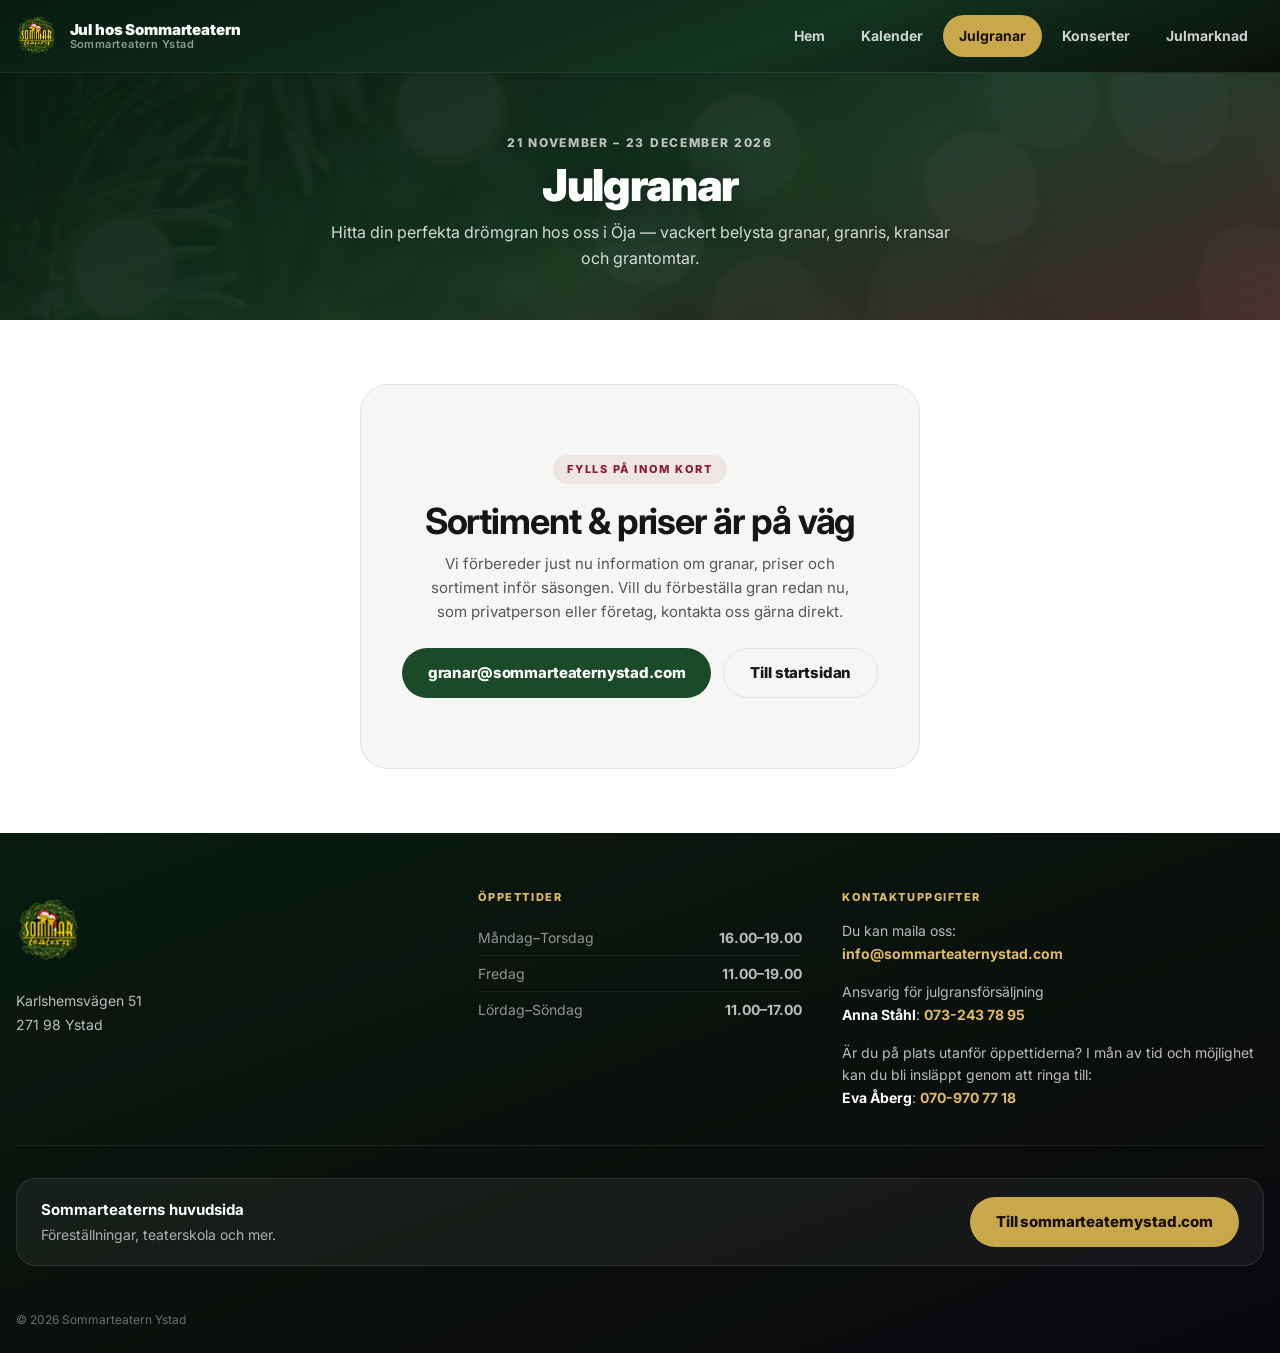
==== julgranar.html @ 683709bf "jul" ====
<!DOCTYPE html>
<html lang="sv">
<head>
  <meta charset="UTF-8">
  <meta name="viewport" content="width=device-width, initial-scale=1.0">
  <title>Julgranar — Jul hos Sommarteatern</title>
  <meta name="description" content="Julgransförsäljning hos Sommarteatern i Öja, 21 november till 23 december 2026. Granar, granris, kransar och grantomtar.">
  <link rel="preconnect" href="https://fonts.googleapis.com">
  <link rel="preconnect" href="https://fonts.gstatic.com" crossorigin>
  <link href="https://fonts.googleapis.com/css2?family=Inter:ital,opsz,wght@0,14..32,300..900;1,14..32,300..900&display=swap" rel="stylesheet">
  <link rel="icon" type="image/png" href="images/jul-logga.png">
  <link rel="apple-touch-icon" href="images/jul-logga.png">
  <link rel="stylesheet" href="css/style.css">
</head>
<body>

  <header class="site-header">
    <div class="container header-inner">
      <a class="header-brand" href="index.html">
        <img src="images/jul-logga.png" alt="Jul hos Sommarteatern" class="header-logo">
        <span class="header-brand-text">
          <span class="header-brand-title">Jul hos Sommarteatern</span>
          <span class="header-brand-sub">Sommarteatern Ystad</span>
        </span>
      </a>

      <button class="nav-toggle" aria-label="Öppna meny" aria-expanded="false">
        <svg width="20" height="20" viewBox="0 0 24 24" fill="none" stroke="currentColor" stroke-width="2" stroke-linecap="round" stroke-linejoin="round"><line x1="3" y1="6" x2="21" y2="6"/><line x1="3" y1="12" x2="21" y2="12"/><line x1="3" y1="18" x2="21" y2="18"/></svg>
      </button>

      <nav class="main-nav" aria-label="Huvudmeny">
        <a href="index.html">Hem</a>
        <a href="kalender.html">Kalender</a>
        <a href="julgranar.html" class="is-active">Julgranar</a>
        <a href="konserter.html">Konserter</a>
        <a href="julmarknad.html">Julmarknad</a>
      </nav>
    </div>
  </header>

  <section class="page-hero">
    <div class="container">
      <p class="section-kicker">21 november – 23 december 2026</p>
      <h1 class="page-title">Julgranar</h1>
      <p class="page-lead">Hitta din perfekta drömgran hos oss i Öja — vackert belysta granar, granris, kransar och grantomtar.</p>
    </div>
  </section>

  <section class="section">
    <div class="container">
      <div class="coming-soon">
        <span class="coming-soon-badge">Fylls på inom kort</span>
        <h2>Sortiment &amp; priser är på väg</h2>
        <p>Vi förbereder just nu information om granar, priser och sortiment inför säsongen. Vill du förbeställa gran redan nu, som privatperson eller företag, kontakta oss gärna direkt.</p>
        <div class="btn-row" style="margin-top:24px">
          <a href="mailto:granar@sommarteaternystad.com" class="btn btn-green">granar@sommarteaternystad.com</a>
          <a href="index.html" class="btn btn-outline">Till startsidan</a>
        </div>
      </div>
    </div>
  </section>

  <footer class="site-footer">
    <div class="container">

      <div class="footer-main">
        <div class="footer-col footer-col--brand">
          <img src="images/jul-logga.png" alt="Jul hos Sommarteatern" class="footer-logo">
          <address class="footer-address">
            Karlshemsvägen 51<br>
            271 98 Ystad
          </address>
        </div>

        <div class="footer-col footer-col--hours">
          <p class="footer-col-title">Öppettider</p>
          <div class="footer-hours">
            <div class="footer-hours-row"><span>Måndag–Torsdag</span><span>16.00–19.00</span></div>
            <div class="footer-hours-row"><span>Fredag</span><span>11.00–19.00</span></div>
            <div class="footer-hours-row"><span>Lördag–Söndag</span><span>11.00–17.00</span></div>
          </div>
        </div>

        <div class="footer-col footer-col--contact">
          <p class="footer-col-title">Kontaktuppgifter</p>
          <div class="footer-contact">
            <p>Du kan maila oss:<br><a href="mailto:info@sommarteaternystad.com">info@sommarteaternystad.com</a></p>
            <p>Ansvarig för julgransförsäljning<br><strong>Anna Ståhl</strong>: <a href="tel:+46732437895">073-243 78 95</a></p>
            <p>Är du på plats utanför öppettiderna? I mån av tid och möjlighet kan du bli insläppt genom att ringa till:<br><strong>Eva Åberg</strong>: <a href="tel:+46709707718">070-970 77 18</a></p>
          </div>
        </div>
      </div>

      <div class="footer-mainlink">
        <div class="footer-mainlink-text">
          <strong>Sommarteaterns huvudsida</strong>
          Föreställningar, teaterskola och mer.
        </div>
        <a href="https://www.sommarteaternystad.com" target="_blank" rel="noopener" class="btn btn-gold">Till sommarteaternystad.com</a>
      </div>

      <div class="footer-bottom">
        <span>© 2026 Sommarteatern Ystad</span>
      </div>
    </div>
  </footer>

  <script src="js/site.js"></script>
</body>
</html>
---- css/style.css ----
/* ══════════════════════════════════════════════
   JUL HOS SOMMARTEATERN — jul.sommarteaternystad.com
   Delar designspråk med sommarteaternystad.com
══════════════════════════════════════════════ */

:root {
  --bg: #ffffff;
  --bg-soft: #f6f7f4;
  --line: rgba(20, 20, 20, 0.08);
  --text: #161616;
  --muted: rgba(22, 22, 22, 0.72);
  --muted-2: rgba(22, 22, 22, 0.5);

  /* Brand */
  --gold: #c9a84c;
  --gold-light: #e0bb65;
  --crimson: #8b1a2e;
  --crimson-deep: #5e0f1e;
  --green: #1a4a28;
  --green-mid: #123420;
  --green-deep: #081b11;
  --purple-dark: #0e0421;

  --max: 1280px;
  --radius-lg: 28px;
  --radius-md: 20px;
  --radius-sm: 14px;
  --shadow: 0 18px 50px rgba(0, 0, 0, 0.06);
  --shadow-dark: 0 12px 40px rgba(0, 0, 0, 0.22);
}

*, *::before, *::after { box-sizing: border-box; }

html { scroll-behavior: smooth; }

body {
  margin: 0;
  font-family: 'Inter', -apple-system, BlinkMacSystemFont, 'Helvetica Neue', sans-serif;
  background: var(--bg);
  color: var(--text);
  line-height: 1.6;
  -webkit-font-smoothing: antialiased;
  -moz-osx-font-smoothing: grayscale;
}

a { color: inherit; text-decoration: none; }
img { display: block; max-width: 100%; }

.container {
  width: min(calc(100% - 32px), var(--max));
  margin: 0 auto;
}

/* ══════════════════════════════════════════════
   HEADER / NAV — sticky, samma på alla sidor
══════════════════════════════════════════════ */

.site-header {
  position: sticky;
  top: 0;
  z-index: 100;
  background: linear-gradient(160deg, var(--green-deep) 0%, var(--green-mid) 60%, #0a0f0a 100%);
  border-bottom: 1px solid rgba(255,255,255,0.08);
}

.header-inner {
  display: flex;
  align-items: center;
  justify-content: space-between;
  gap: 16px;
  padding: 10px 0;
}

.header-brand {
  display: flex;
  align-items: center;
  gap: 12px;
  min-width: 0;
}

.header-logo { height: 52px; width: auto; flex-shrink: 0; }

.header-brand-text {
  display: flex;
  flex-direction: column;
  line-height: 1.15;
  white-space: nowrap;
}

.header-brand-title {
  color: #fff;
  font-weight: 900;
  font-size: 15px;
  letter-spacing: -0.01em;
}

.header-brand-sub {
  color: rgba(255,255,255,0.55);
  font-size: 11px;
  font-weight: 600;
  letter-spacing: 0.04em;
}

.main-nav {
  display: flex;
  align-items: center;
  gap: 4px;
}

.main-nav a {
  display: inline-flex;
  align-items: center;
  padding: 10px 16px;
  border-radius: 999px;
  font-size: 14px;
  font-weight: 700;
  color: rgba(255,255,255,0.80);
  transition: background 0.2s, color 0.2s;
  white-space: nowrap;
}

.main-nav a:hover { background: rgba(255,255,255,0.10); color: #fff; }
.main-nav a.is-active { background: var(--gold); color: #1a1000; }

.nav-toggle {
  display: none;
  width: 42px;
  height: 42px;
  border-radius: 12px;
  background: rgba(255,255,255,0.08);
  border: 1px solid rgba(255,255,255,0.16);
  color: #fff;
  align-items: center;
  justify-content: center;
  flex-shrink: 0;
  cursor: pointer;
}

@media (max-width: 900px) {
  .main-nav {
    position: absolute;
    top: 100%;
    left: 0;
    right: 0;
    background: var(--green-deep);
    border-bottom: 1px solid rgba(255,255,255,0.10);
    flex-direction: column;
    align-items: stretch;
    gap: 0;
    padding: 8px 16px 14px;
    display: none;
  }
  .main-nav.is-open { display: flex; }
  .main-nav a { padding: 12px 14px; border-radius: 10px; }
  .header-logo { height: 40px; }
  .header-brand-sub { display: none; }
  .nav-toggle { display: inline-flex; }
}

/* ══════════════════════════════════════════════
   HERO (startsida)
══════════════════════════════════════════════ */

.hero-section {
  position: relative;
  padding: 64px 0 48px;
  background:
    linear-gradient(160deg, rgba(8,27,17,0.88) 0%, rgba(18,52,32,0.82) 55%, rgba(94,15,30,0.80) 130%),
    url('../images/jul-bakgrund.jpg') center 30% / cover no-repeat;
  text-align: center;
  overflow: hidden;
}

.hero-logo {
  width: min(300px, 62vw);
  height: auto;
  margin: 0 auto 8px;
  filter: drop-shadow(0 10px 40px rgba(0,0,0,0.5));
}

.hero-kicker {
  display: block;
  font-size: clamp(13px, 1.8vw, 16px);
  font-weight: 300;
  letter-spacing: 0.14em;
  color: rgba(255,255,255,0.75);
  text-transform: uppercase;
  margin-bottom: 28px;
}

/* Bricka med julgransförsäljnings-info */
.hero-banner {
  max-width: 620px;
  margin: 0 auto;
  background: rgba(255,255,255,0.97);
  border-radius: var(--radius-lg);
  padding: 30px 34px;
  box-shadow: 0 24px 70px rgba(0,0,0,0.35);
}

.hero-banner-label {
  margin: 0 0 6px;
  text-transform: uppercase;
  letter-spacing: 0.14em;
  font-size: 11px;
  font-weight: 800;
  color: var(--crimson);
}

.hero-banner-title {
  margin: 0 0 10px;
  font-size: clamp(24px, 4vw, 32px);
  font-weight: 900;
  letter-spacing: -0.02em;
  color: var(--text);
}

.hero-banner-dates {
  display: inline-flex;
  align-items: center;
  gap: 10px;
  font-size: clamp(16px, 2.4vw, 19px);
  font-weight: 800;
  color: var(--green);
  background: rgba(26,74,40,0.08);
  padding: 10px 20px;
  border-radius: 999px;
}

/* ══════════════════════════════════════════════
   SECTION SHARED
══════════════════════════════════════════════ */

.section { padding: 64px 0; }
.section--soft { background: var(--bg-soft); }

.section-head { margin-bottom: 32px; }
.section-head.center { text-align: center; }

.section-kicker {
  margin: 0 0 10px;
  text-transform: uppercase;
  letter-spacing: 0.14em;
  font-size: 12px;
  font-weight: 800;
  color: var(--crimson);
}

h1.page-title {
  margin: 0 0 12px;
  font-size: clamp(28px, 4.5vw, 44px);
  font-weight: 900;
  letter-spacing: -0.03em;
  line-height: 1.05;
  color: var(--text);
}

h2 {
  margin: 0 0 12px;
  font-size: clamp(26px, 3.5vw, 36px);
  line-height: 1.1;
  letter-spacing: -0.03em;
  color: var(--text);
}

.page-lead {
  font-size: 16px;
  color: var(--muted);
  max-width: 640px;
  margin: 0 auto 8px;
}

.section-head.center .page-lead { margin-left: auto; margin-right: auto; }

/* ══════════════════════════════════════════════
   VÄLKOMSTTEXT
══════════════════════════════════════════════ */

.welcome-text {
  max-width: 720px;
  margin: 0 auto;
  text-align: left;
}

.welcome-text p {
  font-size: 16px;
  line-height: 1.75;
  color: var(--muted);
  margin: 0 0 20px;
}

.welcome-text a.inline-link {
  color: var(--crimson);
  font-weight: 700;
  border-bottom: 1px solid rgba(139,26,46,0.3);
}
.welcome-text a.inline-link:hover { border-color: var(--crimson); }

/* ══════════════════════════════════════════════
   SIDHUVUD MED STÄMNINGSBILD (undersidor)
══════════════════════════════════════════════ */

.page-hero {
  position: relative;
  padding: 60px 0 40px;
  background:
    linear-gradient(160deg, rgba(8,27,17,0.90) 0%, rgba(18,52,32,0.85) 55%, rgba(94,15,30,0.82) 130%),
    url('../images/jul-bakgrund.jpg') center 30% / cover no-repeat;
  text-align: center;
  overflow: hidden;
}

.page-hero .section-kicker { color: rgba(255,255,255,0.72); }

.page-hero .page-title {
  color: #fff;
  text-shadow: 0 4px 40px rgba(0,0,0,0.55);
}

.page-hero .page-lead {
  color: rgba(255,255,255,0.82);
}

/* ══════════════════════════════════════════════
   AFFISCH-PLACEHOLDER
══════════════════════════════════════════════ */

.poster-card {
  max-width: 420px;
  margin: 0 auto;
  border-radius: var(--radius-lg);
  border: 2px dashed rgba(20,20,20,0.16);
  background: var(--bg-soft);
  aspect-ratio: 4 / 5;
  display: flex;
  flex-direction: column;
  align-items: center;
  justify-content: center;
  gap: 14px;
  text-align: center;
  padding: 32px;
}

.poster-card-icon {
  width: 56px;
  height: 56px;
  border-radius: 16px;
  background: rgba(139,26,46,0.08);
  color: var(--crimson);
  display: flex;
  align-items: center;
  justify-content: center;
}

.poster-card-title {
  margin: 0;
  font-size: 18px;
  font-weight: 900;
  color: var(--text);
}

.poster-card-desc {
  margin: 0;
  font-size: 14px;
  color: var(--muted-2);
  max-width: 260px;
}

/* ══════════════════════════════════════════════
   LÄNK-GRID (knappar till undersidor)
══════════════════════════════════════════════ */

.link-grid {
  display: grid;
  grid-template-columns: repeat(4, 1fr);
  gap: 16px;
}

.link-tile {
  border-radius: var(--radius-lg);
  overflow: hidden;
  position: relative;
  min-height: 190px;
  display: flex;
  transition: transform 0.22s ease, box-shadow 0.22s ease;
  box-shadow: var(--shadow-dark);
}

.link-tile:hover { transform: translateY(-4px) scale(1.005); box-shadow: 0 24px 64px rgba(0,0,0,0.30); }

.link-tile-inner {
  flex: 1;
  display: flex;
  flex-direction: column;
  justify-content: flex-end;
  padding: 26px;
  position: relative;
}

.link-tile--granar .link-tile-inner {
  background: linear-gradient(135deg, var(--green) 0%, var(--green-deep) 100%);
}
.link-tile--kalender .link-tile-inner {
  background: linear-gradient(135deg, var(--crimson) 0%, #3a0a16 60%, #1a0520 100%);
}
.link-tile--konserter .link-tile-inner {
  background: linear-gradient(135deg, #6b5410 0%, #2b2005 100%);
}
.link-tile--marknad .link-tile-inner {
  background: linear-gradient(135deg, #123420 0%, #5e0f1e 130%);
}

.link-tile-title {
  margin: 0 0 6px;
  font-size: clamp(18px, 2vw, 22px);
  font-weight: 900;
  color: #fff;
  letter-spacing: -0.02em;
  line-height: 1.05;
}

.link-tile-desc {
  margin: 0;
  font-size: 13px;
  color: rgba(255,255,255,0.65);
  line-height: 1.5;
}

.link-tile-arrow {
  position: absolute;
  top: 22px;
  right: 22px;
  color: rgba(255,255,255,0.55);
  transition: transform 0.2s, color 0.2s;
}

.link-tile:hover .link-tile-arrow { transform: translate(3px,-3px); color: #fff; }

@media (max-width: 900px) {
  .link-grid { grid-template-columns: repeat(2, 1fr); }
}
@media (max-width: 560px) {
  .link-grid { grid-template-columns: 1fr; }
}

/* ══════════════════════════════════════════════
   BUTTONS
══════════════════════════════════════════════ */

.btn {
  display: inline-flex;
  align-items: center;
  justify-content: center;
  gap: 8px;
  min-height: 50px;
  padding: 0 26px;
  border-radius: 999px;
  font-size: 15px;
  font-weight: 800;
  letter-spacing: -0.01em;
  transition: background 0.2s, transform 0.18s, box-shadow 0.18s;
  cursor: pointer;
  border: none;
  white-space: nowrap;
}

.btn-gold { background: var(--gold); color: #1a1000; }
.btn-gold:hover { background: var(--gold-light); transform: translateY(-2px); box-shadow: 0 8px 24px rgba(201,168,76,0.45); }

.btn-crimson { background: var(--crimson); color: #fff; }
.btn-crimson:hover { background: #a01f35; transform: translateY(-2px); box-shadow: 0 8px 24px rgba(139,26,46,0.4); }

.btn-green { background: var(--green); color: #fff; }
.btn-green:hover { background: #21602f; transform: translateY(-2px); box-shadow: 0 8px 24px rgba(26,74,40,0.4); }

.btn-outline {
  background: transparent;
  color: var(--text);
  border: 1.5px solid var(--line);
}
.btn-outline:hover { border-color: var(--crimson); color: var(--crimson); transform: translateY(-2px); }

.btn-row {
  display: flex;
  gap: 12px;
  flex-wrap: wrap;
  justify-content: center;
  margin-top: 4px;
}

/* ══════════════════════════════════════════════
   KOMMER SNART (undersidor utan innehåll ännu)
══════════════════════════════════════════════ */

.coming-soon {
  text-align: center;
  padding: 70px 24px;
  max-width: 560px;
  margin: 0 auto;
  background: var(--bg-soft);
  border: 1px solid var(--line);
  border-radius: var(--radius-lg);
}

.coming-soon-badge {
  display: inline-block;
  font-size: 11px;
  font-weight: 800;
  text-transform: uppercase;
  letter-spacing: 0.16em;
  color: var(--crimson);
  background: rgba(139,26,46,0.08);
  padding: 6px 14px;
  border-radius: 999px;
  margin-bottom: 18px;
}

.coming-soon h2 { margin-bottom: 10px; }
.coming-soon p { color: var(--muted); font-size: 15px; max-width: 420px; margin: 0 auto; }

/* ══════════════════════════════════════════════
   KALENDER
══════════════════════════════════════════════ */

.cal-intro {
  max-width: 720px;
  margin: 0 auto 8px;
  text-align: center;
  color: var(--muted);
  font-size: 16px;
  line-height: 1.7;
}

.cal-legend {
  display: flex;
  flex-wrap: wrap;
  justify-content: center;
  gap: 10px 22px;
  margin: 28px 0 40px;
}

.cal-legend-item {
  display: flex;
  align-items: center;
  gap: 8px;
  font-size: 13px;
  font-weight: 700;
  color: var(--muted);
}

.cal-legend-dot {
  width: 10px;
  height: 10px;
  border-radius: 50%;
  flex-shrink: 0;
}

.cal-legend-dot--weekend { background: var(--gold); }
.cal-legend-dot--special { background: var(--crimson); }
.cal-legend-dot--last { background: var(--green); border: 2px solid var(--crimson); }

.cal-layout {
  display: grid;
  grid-template-columns: 1.3fr 1fr;
  gap: 28px;
  align-items: start;
}

.cal-months {
  display: grid;
  grid-template-columns: 1fr 1fr;
  gap: 20px;
}

.cal-month {
  background: #fff;
  border: 1px solid var(--line);
  border-radius: var(--radius-md);
  padding: 20px;
  box-shadow: var(--shadow);
}

.cal-month-title {
  margin: 0 0 16px;
  font-size: 16px;
  font-weight: 900;
  letter-spacing: -0.01em;
  color: var(--text);
  text-transform: capitalize;
}

.cal-weekdays {
  display: grid;
  grid-template-columns: repeat(7, 1fr);
  gap: 4px;
  margin-bottom: 6px;
}

.cal-weekdays span {
  text-align: center;
  font-size: 10.5px;
  font-weight: 800;
  text-transform: uppercase;
  letter-spacing: 0.04em;
  color: var(--muted-2);
}

.cal-grid {
  display: grid;
  grid-template-columns: repeat(7, 1fr);
  gap: 4px;
}

.cal-day {
  position: relative;
  aspect-ratio: 1;
  display: flex;
  align-items: center;
  justify-content: center;
  border-radius: 10px;
  font-size: 13px;
  font-weight: 700;
  border: none;
  background: transparent;
  color: var(--text);
  font-family: inherit;
  cursor: default;
}

.cal-day--pad { visibility: hidden; }

.cal-day--inactive { color: var(--muted-2); opacity: 0.35; }

.cal-day--active {
  cursor: pointer;
  background: var(--bg-soft);
  transition: background 0.16s, color 0.16s, transform 0.16s;
}

.cal-day--active:hover { background: rgba(26,74,40,0.14); transform: translateY(-1px); }

.cal-day--active.is-selected {
  background: var(--green);
  color: #fff;
  box-shadow: 0 6px 16px rgba(26,74,40,0.35);
}

.cal-day-dot {
  position: absolute;
  bottom: 5px;
  width: 5px;
  height: 5px;
  border-radius: 50%;
}

.cal-day-dot--weekend { background: var(--gold); }
.cal-day-dot--special { background: var(--crimson); }
.cal-day-dot--last { background: #fff; }

.cal-day--active.is-selected .cal-day-dot--weekend,
.cal-day--active.is-selected .cal-day-dot--special { background: #fff; }

.cal-panel {
  position: sticky;
  top: 88px;
  background: linear-gradient(160deg, var(--green) 0%, var(--green-deep) 100%);
  color: #fff;
  border-radius: var(--radius-lg);
  padding: 30px 30px 28px;
  box-shadow: var(--shadow-dark);
}

.cal-panel--last { background: linear-gradient(160deg, var(--crimson) 0%, var(--crimson-deep) 100%); }

.cal-panel-weekday {
  display: block;
  font-size: 12px;
  font-weight: 800;
  text-transform: uppercase;
  letter-spacing: 0.1em;
  color: rgba(255,255,255,0.60);
  margin-bottom: 6px;
}

.cal-panel-date {
  margin: 0 0 18px;
  font-size: 26px;
  font-weight: 900;
  letter-spacing: -0.02em;
  line-height: 1.1;
}

.cal-panel-heading {
  display: inline-block;
  font-size: 12px;
  font-weight: 800;
  text-transform: uppercase;
  letter-spacing: 0.08em;
  background: rgba(255,255,255,0.16);
  padding: 6px 14px;
  border-radius: 999px;
  margin-bottom: 16px;
}

.cal-panel-hours {
  display: flex;
  align-items: center;
  gap: 10px;
  font-size: 17px;
  font-weight: 800;
  margin-bottom: 16px;
  padding-bottom: 16px;
  border-bottom: 1px solid rgba(255,255,255,0.16);
}

.cal-panel-text {
  margin: 0 0 14px;
  font-size: 14.5px;
  line-height: 1.7;
  color: rgba(255,255,255,0.86);
}

.cal-panel-badge {
  display: inline-flex;
  align-items: center;
  gap: 8px;
  font-size: 13px;
  font-weight: 700;
  background: rgba(255,255,255,0.12);
  padding: 8px 16px;
  border-radius: 999px;
}

.cal-panel-badge[hidden] { display: none; }

@media (max-width: 900px) {
  .cal-layout { grid-template-columns: 1fr; }
  .cal-months { grid-template-columns: 1fr; }
  .cal-panel { position: static; }
}

@media (max-width: 480px) {
  .cal-day { font-size: 12px; }
  .cal-month { padding: 14px; }
}

/* ══════════════════════════════════════════════
   FOOTER
══════════════════════════════════════════════ */

.site-footer {
  background: linear-gradient(160deg, var(--green-deep) 0%, #0b0f0b 60%, #08080f 100%);
  color: #fff;
  padding: 56px 0 24px;
  margin-top: 0;
}

.footer-main {
  display: grid;
  grid-template-columns: 1.3fr 1fr 1.3fr;
  gap: 40px;
  padding-bottom: 36px;
  border-bottom: 1px solid rgba(255,255,255,0.08);
}

.footer-logo { height: 84px; width: auto; margin-bottom: 16px; }

.footer-col-title {
  margin: 0 0 14px;
  font-size: 11px;
  font-weight: 800;
  text-transform: uppercase;
  letter-spacing: 0.14em;
  color: var(--gold-light);
}

.footer-address {
  font-style: normal;
  font-size: 14px;
  line-height: 1.7;
  color: rgba(255,255,255,0.72);
}

.footer-hours {
  font-size: 14px;
  color: rgba(255,255,255,0.72);
  line-height: 1.5;
}

.footer-hours-row {
  display: flex;
  justify-content: space-between;
  gap: 12px;
  padding: 7px 0;
  border-bottom: 1px solid rgba(255,255,255,0.06);
}
.footer-hours-row:last-child { border-bottom: none; }
.footer-hours-row span:first-child { color: rgba(255,255,255,0.55); }
.footer-hours-row span:last-child { font-weight: 700; }

.footer-contact p {
  font-size: 14px;
  line-height: 1.6;
  color: rgba(255,255,255,0.72);
  margin: 0 0 16px;
}
.footer-contact p:last-child { margin-bottom: 0; }
.footer-contact strong { color: #fff; }
.footer-contact a { color: var(--gold-light); font-weight: 700; }
.footer-contact a:hover { color: #fff; }

.footer-mainlink {
  margin-top: 32px;
  display: flex;
  align-items: center;
  justify-content: space-between;
  gap: 16px;
  flex-wrap: wrap;
  background: rgba(255,255,255,0.05);
  border: 1px solid rgba(255,255,255,0.10);
  border-radius: var(--radius-md);
  padding: 18px 24px;
}

.footer-mainlink-text { font-size: 14px; color: rgba(255,255,255,0.65); }
.footer-mainlink-text strong { color: #fff; display: block; font-size: 15px; margin-bottom: 2px; }

.footer-mainlink a.btn { flex-shrink: 0; }

.footer-bottom {
  display: flex;
  align-items: center;
  justify-content: space-between;
  gap: 12px;
  flex-wrap: wrap;
  padding-top: 22px;
  margin-top: 22px;
  font-size: 12px;
  color: rgba(255,255,255,0.40);
}

.footer-bottom a { color: rgba(255,255,255,0.55); }
.footer-bottom a:hover { color: #fff; }

@media (max-width: 900px) {
  .footer-main { grid-template-columns: 1fr 1fr; }
  .footer-col--brand { grid-column: span 2; }
}

@media (max-width: 560px) {
  .footer-main { grid-template-columns: 1fr; }
  .footer-col--brand { grid-column: span 1; }
  .footer-mainlink { flex-direction: column; align-items: flex-start; }
}

/* ══════════════════════════════════════════════
   RESPONSIVE — GENERELLT
══════════════════════════════════════════════ */

@media (max-width: 719px) {
  .hero-section { padding: 36px 0 32px; }
  .hero-logo { width: min(220px, 58vw); margin-bottom: 4px; }
  .hero-kicker { font-size: 11px; margin-bottom: 20px; }
  .hero-banner { padding: 24px 22px; }
  .section { padding: 48px 0; }
  .page-hero { padding: 44px 0 32px; }
}
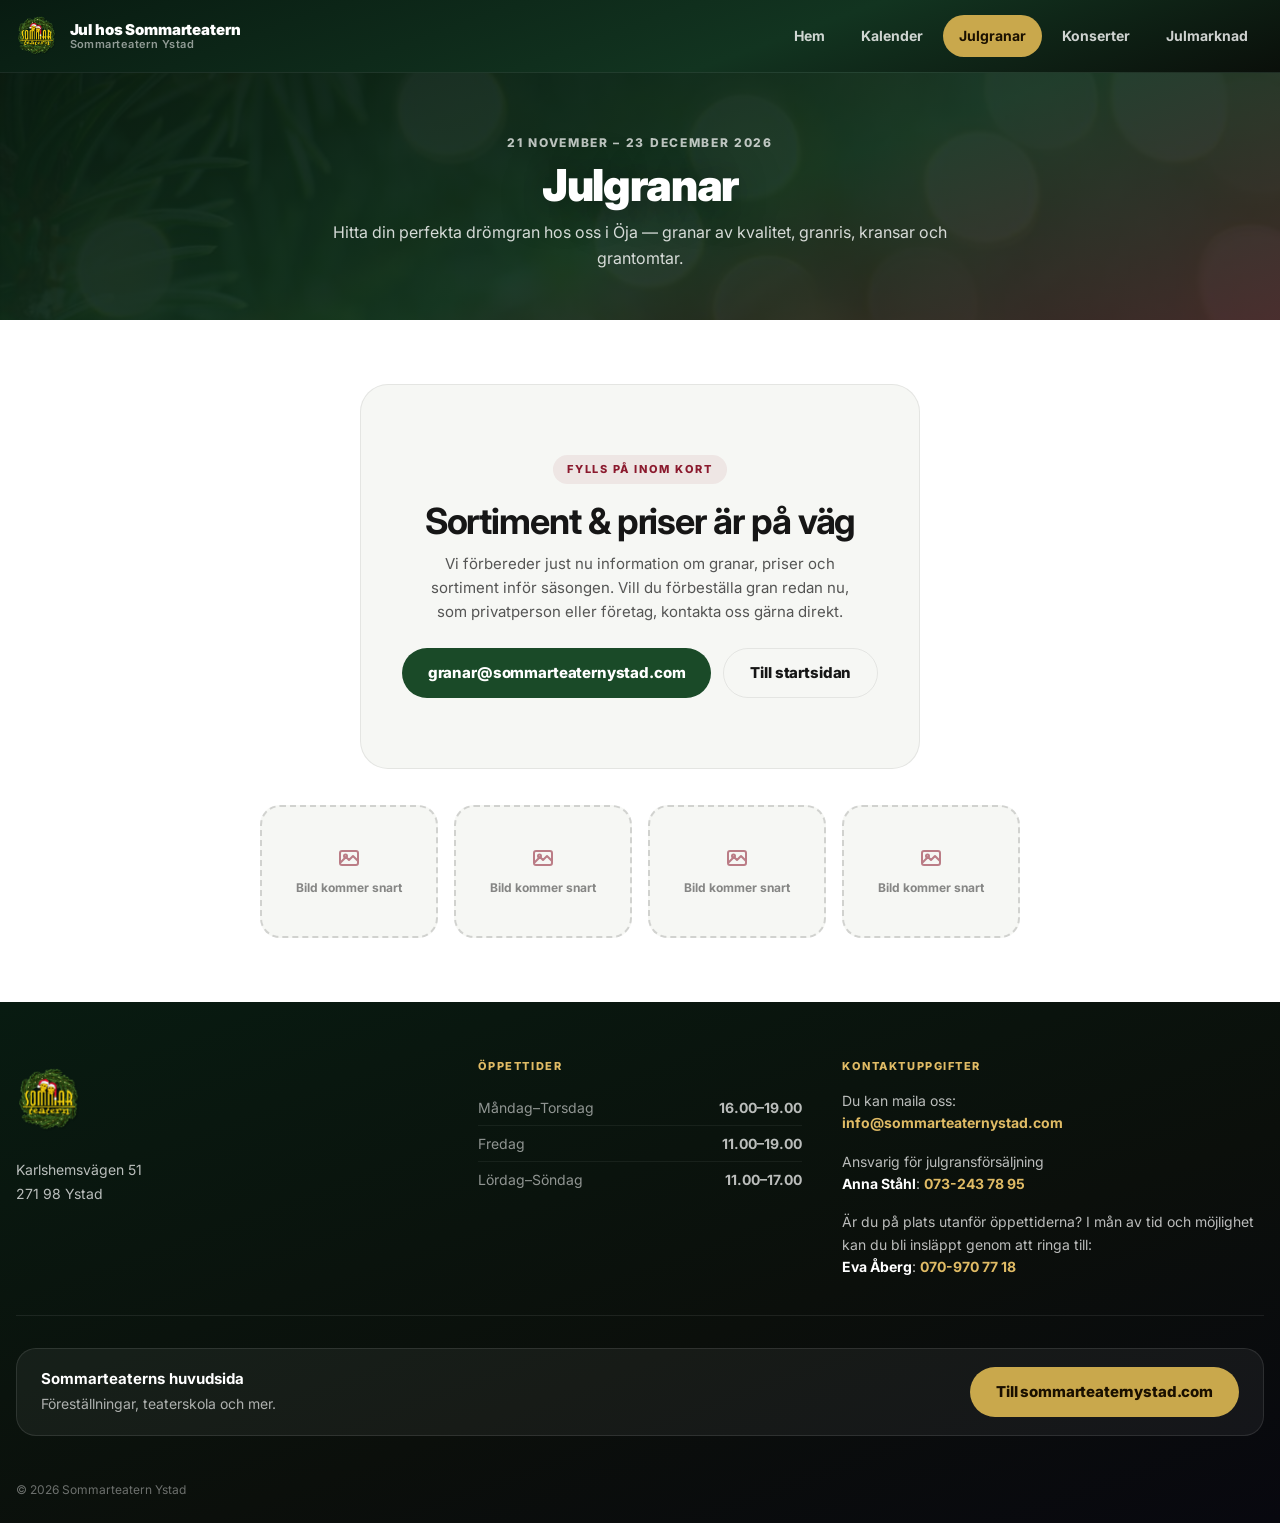
==== commit cb68c9c6: "jul" ====
--- a/julgranar.html
+++ b/julgranar.html
@@ -42,7 +42,7 @@
     <div class="container">
       <p class="section-kicker">21 november – 23 december 2026</p>
       <h1 class="page-title">Julgranar</h1>
-      <p class="page-lead">Hitta din perfekta drömgran hos oss i Öja — vackert belysta granar, granris, kransar och grantomtar.</p>
+      <p class="page-lead">Hitta din perfekta drömgran hos oss i Öja — granar av kvalitet, granris, kransar och grantomtar.</p>
     </div>
   </section>
 
@@ -55,6 +55,25 @@
         <div class="btn-row" style="margin-top:24px">
           <a href="mailto:granar@sommarteaternystad.com" class="btn btn-green">granar@sommarteaternystad.com</a>
           <a href="index.html" class="btn btn-outline">Till startsidan</a>
+        </div>
+      </div>
+
+      <div class="photo-grid photo-grid--compact">
+        <div class="photo-placeholder">
+          <svg width="24" height="24" viewBox="0 0 24 24" fill="none" stroke="currentColor" stroke-width="2" stroke-linecap="round" stroke-linejoin="round"><rect x="3" y="5" width="18" height="14" rx="2"/><circle cx="8.5" cy="10" r="1.5"/><path d="M21 15l-5-5-4 4-3-3-5 5"/></svg>
+          <span>Bild kommer snart</span>
+        </div>
+        <div class="photo-placeholder">
+          <svg width="24" height="24" viewBox="0 0 24 24" fill="none" stroke="currentColor" stroke-width="2" stroke-linecap="round" stroke-linejoin="round"><rect x="3" y="5" width="18" height="14" rx="2"/><circle cx="8.5" cy="10" r="1.5"/><path d="M21 15l-5-5-4 4-3-3-5 5"/></svg>
+          <span>Bild kommer snart</span>
+        </div>
+        <div class="photo-placeholder">
+          <svg width="24" height="24" viewBox="0 0 24 24" fill="none" stroke="currentColor" stroke-width="2" stroke-linecap="round" stroke-linejoin="round"><rect x="3" y="5" width="18" height="14" rx="2"/><circle cx="8.5" cy="10" r="1.5"/><path d="M21 15l-5-5-4 4-3-3-5 5"/></svg>
+          <span>Bild kommer snart</span>
+        </div>
+        <div class="photo-placeholder">
+          <svg width="24" height="24" viewBox="0 0 24 24" fill="none" stroke="currentColor" stroke-width="2" stroke-linecap="round" stroke-linejoin="round"><rect x="3" y="5" width="18" height="14" rx="2"/><circle cx="8.5" cy="10" r="1.5"/><path d="M21 15l-5-5-4 4-3-3-5 5"/></svg>
+          <span>Bild kommer snart</span>
         </div>
       </div>
     </div>
--- a/css/style.css
+++ b/css/style.css
@@ -227,6 +227,32 @@
   border-radius: 999px;
 }
 
+.hero-banner-hours {
+  margin-top: 20px;
+  padding-top: 18px;
+  border-top: 1px solid var(--line);
+}
+
+.hero-banner-hours-label {
+  margin: 0 0 10px;
+  font-size: 11px;
+  font-weight: 800;
+  text-transform: uppercase;
+  letter-spacing: 0.12em;
+  color: var(--muted-2);
+}
+
+.hero-banner-hours-row {
+  display: flex;
+  justify-content: space-between;
+  gap: 12px;
+  padding: 6px 0;
+  font-size: 14px;
+}
+
+.hero-banner-hours-row span:first-child { color: var(--muted); }
+.hero-banner-hours-row span:last-child { font-weight: 800; color: var(--text); }
+
 /* ══════════════════════════════════════════════
    SECTION SHARED
 ══════════════════════════════════════════════ */
@@ -367,6 +393,90 @@
 }
 
 /* ══════════════════════════════════════════════
+   BILDPLATSHÅLLARE
+══════════════════════════════════════════════ */
+
+.photo-grid {
+  display: grid;
+  grid-template-columns: repeat(3, 1fr);
+  gap: 16px;
+}
+
+.photo-grid--compact {
+  grid-template-columns: repeat(4, 1fr);
+  max-width: 760px;
+  margin: 36px auto 0;
+}
+
+.photo-placeholder {
+  aspect-ratio: 4 / 3;
+  border-radius: var(--radius-md);
+  border: 2px dashed rgba(20,20,20,0.16);
+  background: var(--bg-soft);
+  display: flex;
+  flex-direction: column;
+  align-items: center;
+  justify-content: center;
+  gap: 8px;
+  color: var(--muted-2);
+}
+
+.photo-placeholder svg { color: var(--crimson); opacity: 0.55; }
+
+.photo-placeholder span {
+  font-size: 12px;
+  font-weight: 700;
+}
+
+@media (max-width: 720px) {
+  .photo-grid { grid-template-columns: repeat(2, 1fr); }
+  .photo-grid--compact { grid-template-columns: repeat(2, 1fr); }
+}
+
+/* ══════════════════════════════════════════════
+   UTSTÄLLARE (julmarknad)
+══════════════════════════════════════════════ */
+
+.exhibitor-card {
+  margin-top: 40px;
+  background: linear-gradient(160deg, var(--green) 0%, var(--green-deep) 100%);
+  color: #fff;
+  border-radius: var(--radius-lg);
+  padding: 32px 34px;
+  display: flex;
+  align-items: center;
+  justify-content: space-between;
+  gap: 24px;
+  flex-wrap: wrap;
+  box-shadow: var(--shadow-dark);
+}
+
+.exhibitor-card-kicker {
+  margin: 0 0 8px;
+  text-transform: uppercase;
+  letter-spacing: 0.14em;
+  font-size: 11px;
+  font-weight: 800;
+  color: var(--gold-light);
+}
+
+.exhibitor-card h3 {
+  margin: 0 0 10px;
+  font-size: 22px;
+  color: #fff;
+}
+
+.exhibitor-card p {
+  margin: 0;
+  font-size: 14.5px;
+  line-height: 1.65;
+  color: rgba(255,255,255,0.82);
+  max-width: 520px;
+}
+
+.exhibitor-card .btn { flex-shrink: 0; }
+
+/* ══════════════════════════════════════════════
    LÄNK-GRID (knappar till undersidor)
 ══════════════════════════════════════════════ */
 
@@ -559,14 +669,9 @@
 .cal-legend-dot--special { background: var(--crimson); }
 .cal-legend-dot--last { background: var(--green); border: 2px solid var(--crimson); }
 
-.cal-layout {
-  display: grid;
-  grid-template-columns: 1.3fr 1fr;
-  gap: 28px;
-  align-items: start;
-}
-
 .cal-months {
+  max-width: 860px;
+  margin: 0 auto;
   display: grid;
   grid-template-columns: 1fr 1fr;
   gap: 20px;
@@ -660,15 +765,55 @@
 .cal-day--active.is-selected .cal-day-dot--weekend,
 .cal-day--active.is-selected .cal-day-dot--special { background: #fff; }
 
+.cal-modal-overlay {
+  position: fixed;
+  inset: 0;
+  z-index: 300;
+  background: rgba(6,14,9,0.60);
+  backdrop-filter: blur(3px);
+  display: flex;
+  align-items: center;
+  justify-content: center;
+  padding: 20px;
+}
+
+.cal-modal-overlay[hidden] { display: none; }
+
 .cal-panel {
-  position: sticky;
-  top: 88px;
+  position: relative;
+  width: 100%;
+  max-width: 420px;
   background: linear-gradient(160deg, var(--green) 0%, var(--green-deep) 100%);
   color: #fff;
   border-radius: var(--radius-lg);
-  padding: 30px 30px 28px;
-  box-shadow: var(--shadow-dark);
-}
+  padding: 34px 30px 28px;
+  box-shadow: 0 30px 80px rgba(0,0,0,0.45);
+  animation: cal-modal-in 0.18s ease-out;
+}
+
+@keyframes cal-modal-in {
+  from { opacity: 0; transform: translateY(8px) scale(0.98); }
+  to { opacity: 1; transform: translateY(0) scale(1); }
+}
+
+.cal-modal-close {
+  position: absolute;
+  top: 16px;
+  right: 16px;
+  width: 34px;
+  height: 34px;
+  border-radius: 50%;
+  background: rgba(255,255,255,0.14);
+  border: none;
+  color: #fff;
+  display: flex;
+  align-items: center;
+  justify-content: center;
+  cursor: pointer;
+  transition: background 0.16s;
+}
+
+.cal-modal-close:hover { background: rgba(255,255,255,0.26); }
 
 .cal-panel--last { background: linear-gradient(160deg, var(--crimson) 0%, var(--crimson-deep) 100%); }
 
@@ -733,10 +878,8 @@
 
 .cal-panel-badge[hidden] { display: none; }
 
-@media (max-width: 900px) {
-  .cal-layout { grid-template-columns: 1fr; }
+@media (max-width: 620px) {
   .cal-months { grid-template-columns: 1fr; }
-  .cal-panel { position: static; }
 }
 
 @media (max-width: 480px) {
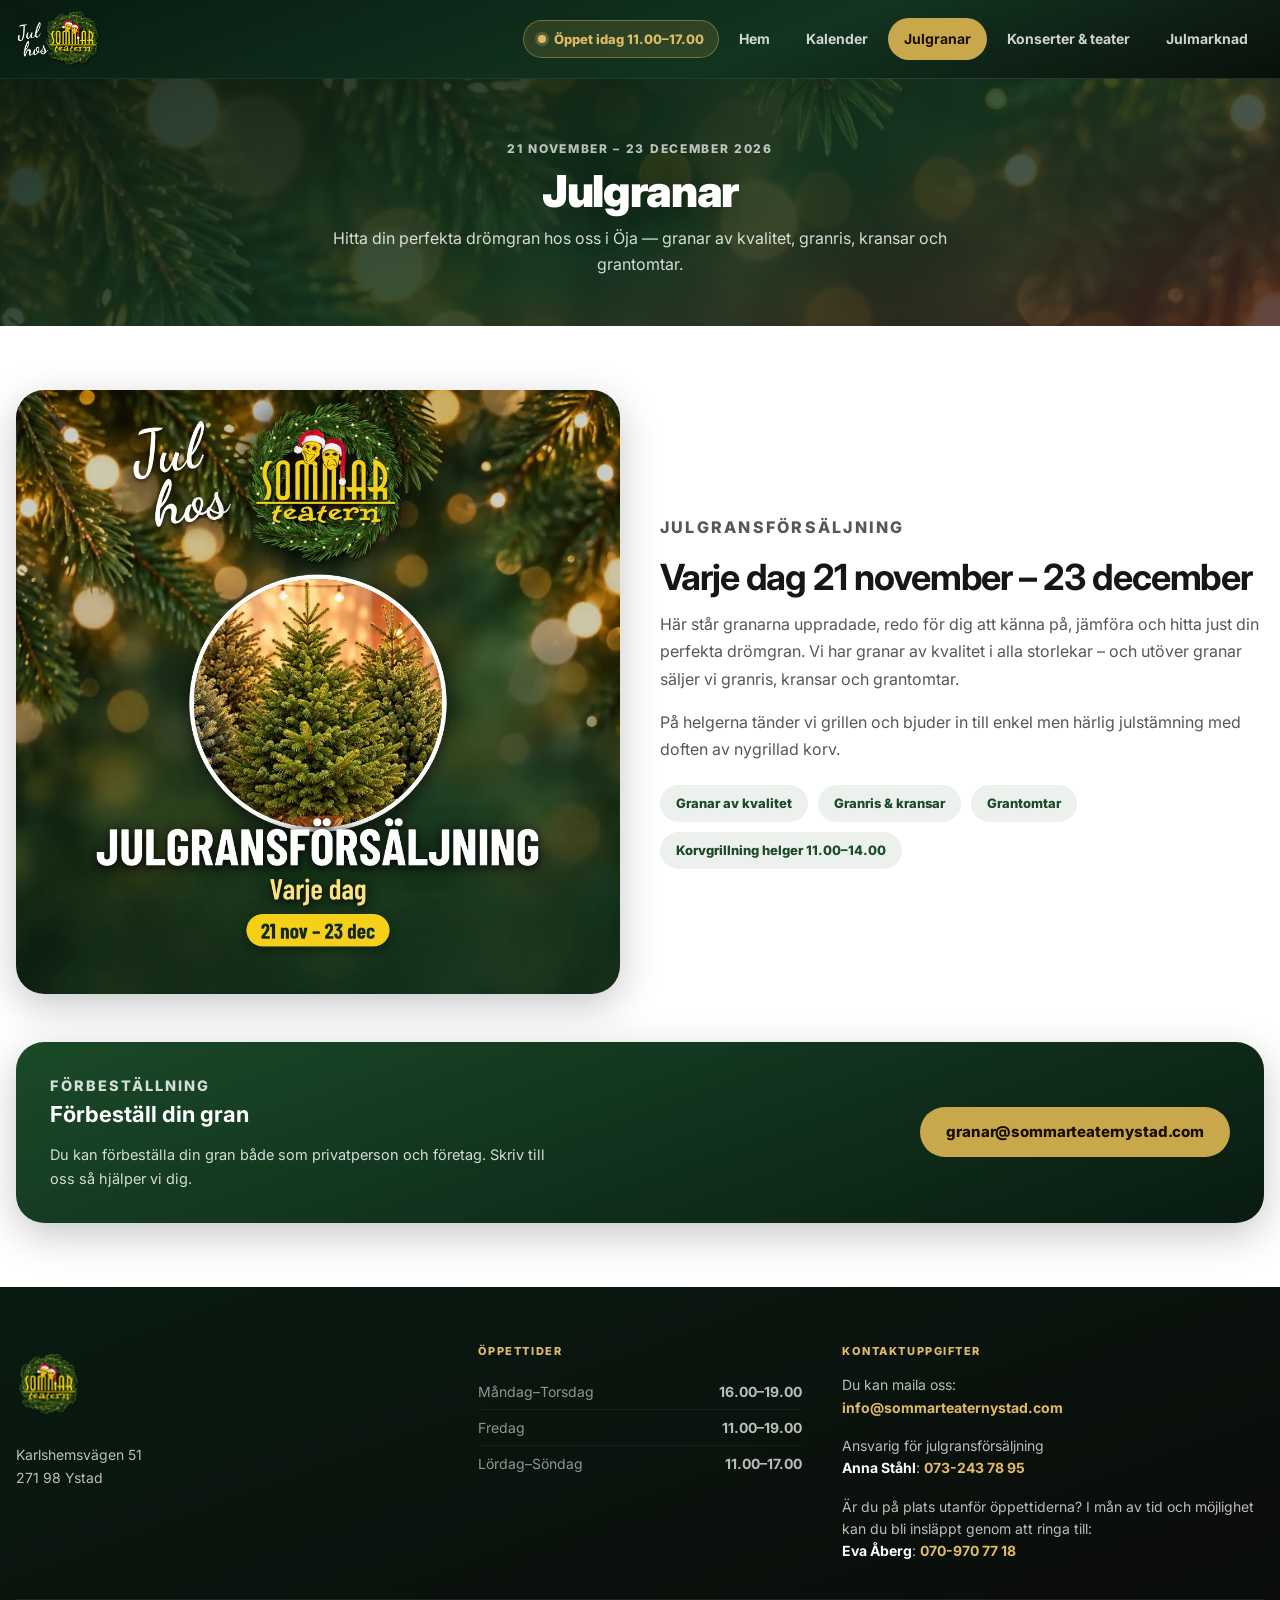
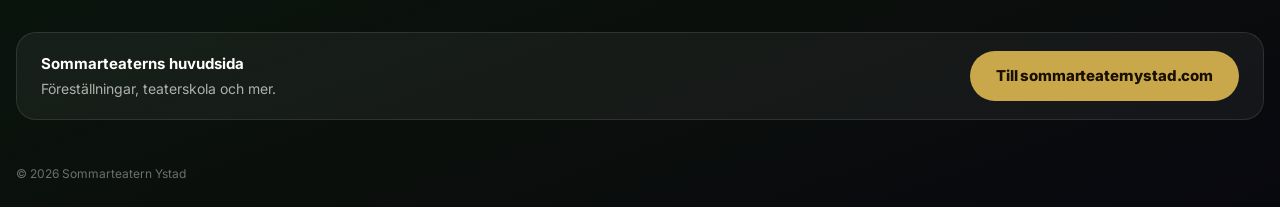
==== commit e24aaf15: "Update 2026" ====
--- a/julgranar.html
+++ b/julgranar.html
@@ -4,7 +4,7 @@
   <meta charset="UTF-8">
   <meta name="viewport" content="width=device-width, initial-scale=1.0">
   <title>Julgranar — Jul hos Sommarteatern</title>
-  <meta name="description" content="Julgransförsäljning hos Sommarteatern i Öja, 21 november till 23 december 2026. Granar, granris, kransar och grantomtar.">
+  <meta name="description" content="Julgransförsäljning hos Sommarteatern i Öja, 21 november till 23 december 2026. Granar av kvalitet, granris, kransar och grantomtar.">
   <link rel="preconnect" href="https://fonts.googleapis.com">
   <link rel="preconnect" href="https://fonts.gstatic.com" crossorigin>
   <link href="https://fonts.googleapis.com/css2?family=Inter:ital,opsz,wght@0,14..32,300..900;1,14..32,300..900&display=swap" rel="stylesheet">
@@ -17,11 +17,7 @@
   <header class="site-header">
     <div class="container header-inner">
       <a class="header-brand" href="index.html">
-        <img src="images/jul-logga.png" alt="Jul hos Sommarteatern" class="header-logo">
-        <span class="header-brand-text">
-          <span class="header-brand-title">Jul hos Sommarteatern</span>
-          <span class="header-brand-sub">Sommarteatern Ystad</span>
-        </span>
+        <img src="images/logga-header.png" alt="Jul hos Sommarteatern" class="header-logo">
       </a>
 
       <button class="nav-toggle" aria-label="Öppna meny" aria-expanded="false">
@@ -29,10 +25,11 @@
       </button>
 
       <nav class="main-nav" aria-label="Huvudmeny">
+        <span class="header-status" id="header-status" hidden></span>
         <a href="index.html">Hem</a>
         <a href="kalender.html">Kalender</a>
         <a href="julgranar.html" class="is-active">Julgranar</a>
-        <a href="konserter.html">Konserter</a>
+        <a href="konserter.html">Konserter &amp; teater</a>
         <a href="julmarknad.html">Julmarknad</a>
       </nav>
     </div>
@@ -48,37 +45,36 @@
 
   <section class="section">
     <div class="container">
-      <div class="coming-soon">
-        <span class="coming-soon-badge">Fylls på inom kort</span>
-        <h2>Sortiment &amp; priser är på väg</h2>
-        <p>Vi förbereder just nu information om granar, priser och sortiment inför säsongen. Vill du förbeställa gran redan nu, som privatperson eller företag, kontakta oss gärna direkt.</p>
-        <div class="btn-row" style="margin-top:24px">
-          <a href="mailto:granar@sommarteaternystad.com" class="btn btn-green">granar@sommarteaternystad.com</a>
-          <a href="index.html" class="btn btn-outline">Till startsidan</a>
+      <div class="feature-split">
+        <img src="images/program/julgransforsaljning.webp" alt="Granar till försäljning hos Sommarteatern i Öja" loading="lazy">
+        <div>
+          <p class="section-kicker">Julgransförsäljning</p>
+          <h2>Varje dag 21 november – 23 december</h2>
+          <p>Här står granarna uppradade, redo för dig att känna på, jämföra och hitta just din perfekta drömgran. Vi har granar av kvalitet i alla storlekar – och utöver granar säljer vi granris, kransar och grantomtar.</p>
+          <p>På helgerna tänder vi grillen och bjuder in till enkel men härlig julstämning med doften av nygrillad korv.</p>
+          <div class="info-pill-row">
+            <span class="info-pill">Granar av kvalitet</span>
+            <span class="info-pill">Granris &amp; kransar</span>
+            <span class="info-pill">Grantomtar</span>
+            <span class="info-pill">Korvgrillning helger 11.00–14.00</span>
+          </div>
         </div>
       </div>
 
-      <div class="photo-grid photo-grid--compact">
-        <div class="photo-placeholder">
-          <svg width="24" height="24" viewBox="0 0 24 24" fill="none" stroke="currentColor" stroke-width="2" stroke-linecap="round" stroke-linejoin="round"><rect x="3" y="5" width="18" height="14" rx="2"/><circle cx="8.5" cy="10" r="1.5"/><path d="M21 15l-5-5-4 4-3-3-5 5"/></svg>
-          <span>Bild kommer snart</span>
+      <div class="exhibitor-card" style="margin-top:48px">
+        <div>
+          <p class="exhibitor-card-kicker">Förbeställning</p>
+          <h3>Förbeställ din gran</h3>
+          <p>Du kan förbeställa din gran både som privatperson och företag. Skriv till oss så hjälper vi dig.</p>
         </div>
-        <div class="photo-placeholder">
-          <svg width="24" height="24" viewBox="0 0 24 24" fill="none" stroke="currentColor" stroke-width="2" stroke-linecap="round" stroke-linejoin="round"><rect x="3" y="5" width="18" height="14" rx="2"/><circle cx="8.5" cy="10" r="1.5"/><path d="M21 15l-5-5-4 4-3-3-5 5"/></svg>
-          <span>Bild kommer snart</span>
-        </div>
-        <div class="photo-placeholder">
-          <svg width="24" height="24" viewBox="0 0 24 24" fill="none" stroke="currentColor" stroke-width="2" stroke-linecap="round" stroke-linejoin="round"><rect x="3" y="5" width="18" height="14" rx="2"/><circle cx="8.5" cy="10" r="1.5"/><path d="M21 15l-5-5-4 4-3-3-5 5"/></svg>
-          <span>Bild kommer snart</span>
-        </div>
-        <div class="photo-placeholder">
-          <svg width="24" height="24" viewBox="0 0 24 24" fill="none" stroke="currentColor" stroke-width="2" stroke-linecap="round" stroke-linejoin="round"><rect x="3" y="5" width="18" height="14" rx="2"/><circle cx="8.5" cy="10" r="1.5"/><path d="M21 15l-5-5-4 4-3-3-5 5"/></svg>
-          <span>Bild kommer snart</span>
-        </div>
+        <a href="mailto:granar@sommarteaternystad.com" class="btn btn-gold">granar@sommarteaternystad.com</a>
       </div>
     </div>
   </section>
 
+  <!-- ═══════════════════════════════════════
+       FOOTER
+  ════════════════════════════════════════ -->
   <footer class="site-footer">
     <div class="container">
 
@@ -124,6 +120,8 @@
     </div>
   </footer>
 
+
+  <script src="js/schedule.js"></script>
   <script src="js/site.js"></script>
 </body>
 </html>
--- a/css/style.css
+++ b/css/style.css
@@ -21,6 +21,9 @@
   --green-deep: #081b11;
   --purple-dark: #0e0421;
 
+  --hero-overlay: linear-gradient(160deg, rgba(8,27,17,0.88) 0%, rgba(18,52,32,0.82) 55%, rgba(94,15,30,0.80) 130%);
+  --hero-img: url('../images/bakgrund-staende.webp');
+
   --max: 1280px;
   --radius-lg: 28px;
   --radius-md: 20px;
@@ -78,7 +81,7 @@
   min-width: 0;
 }
 
-.header-logo { height: 52px; width: auto; flex-shrink: 0; }
+.header-logo { height: 58px; width: auto; flex-shrink: 0; }
 
 .header-brand-text {
   display: flex;
@@ -152,8 +155,7 @@
   }
   .main-nav.is-open { display: flex; }
   .main-nav a { padding: 12px 14px; border-radius: 10px; }
-  .header-logo { height: 40px; }
-  .header-brand-sub { display: none; }
+  .header-logo { height: 46px; }
   .nav-toggle { display: inline-flex; }
 }
 
@@ -164,9 +166,7 @@
 .hero-section {
   position: relative;
   padding: 64px 0 48px;
-  background:
-    linear-gradient(160deg, rgba(8,27,17,0.88) 0%, rgba(18,52,32,0.82) 55%, rgba(94,15,30,0.80) 130%),
-    url('../images/jul-bakgrund.jpg') center 30% / cover no-repeat;
+  background: var(--hero-overlay), var(--hero-img) center 30% / cover no-repeat;
   text-align: center;
   overflow: hidden;
 }
@@ -329,9 +329,7 @@
 .page-hero {
   position: relative;
   padding: 60px 0 40px;
-  background:
-    linear-gradient(160deg, rgba(8,27,17,0.90) 0%, rgba(18,52,32,0.85) 55%, rgba(94,15,30,0.82) 130%),
-    url('../images/jul-bakgrund.jpg') center 30% / cover no-repeat;
+  background: var(--hero-overlay), var(--hero-img) center 30% / cover no-repeat;
   text-align: center;
   overflow: hidden;
 }
@@ -345,6 +343,20 @@
 
 .page-hero .page-lead {
   color: rgba(255,255,255,0.82);
+}
+
+.free-badge {
+  display: inline-flex;
+  align-items: center;
+  gap: 8px;
+  margin-top: 18px;
+  background: var(--gold);
+  color: #1a1000;
+  font-size: 14px;
+  font-weight: 800;
+  padding: 10px 20px;
+  border-radius: 999px;
+  box-shadow: 0 8px 24px rgba(201,168,76,0.35);
 }
 
 /* ══════════════════════════════════════════════
@@ -787,6 +799,8 @@
   color: #fff;
   border-radius: var(--radius-lg);
   padding: 34px 30px 28px;
+  max-height: calc(100vh - 40px);
+  overflow-y: auto;
   box-shadow: 0 30px 80px rgba(0,0,0,0.45);
   animation: cal-modal-in 0.18s ease-out;
 }
@@ -847,6 +861,8 @@
   margin-bottom: 16px;
 }
 
+.cal-panel-heading[hidden] { display: none; }
+
 .cal-panel-hours {
   display: flex;
   align-items: center;
@@ -885,6 +901,322 @@
 @media (max-width: 480px) {
   .cal-day { font-size: 12px; }
   .cal-month { padding: 14px; }
+}
+
+/* ══════════════════════════════════════════════
+   2026 — bakgrund, status, affisch, program
+══════════════════════════════════════════════ */
+
+@media (min-width: 900px) {
+  :root { --hero-img: url('../images/bakgrund-liggande.webp'); }
+}
+
+/* Status i headern (öppet idag) */
+.header-status {
+  display: inline-flex;
+  align-items: center;
+  gap: 8px;
+  padding: 8px 14px;
+  border-radius: 999px;
+  background: rgba(201,168,76,0.16);
+  border: 1px solid rgba(201,168,76,0.45);
+  color: var(--gold-light);
+  font-size: 13px;
+  font-weight: 800;
+  white-space: nowrap;
+}
+
+.header-status::before {
+  content: '';
+  width: 8px;
+  height: 8px;
+  border-radius: 50%;
+  background: var(--gold-light);
+  box-shadow: 0 0 0 3px rgba(224,187,101,0.25);
+}
+
+.header-status[hidden] { display: none; }
+
+/* Idag-bricka (startsida) */
+.today-box {
+  text-align: left;
+  background: linear-gradient(160deg, var(--green) 0%, var(--green-deep) 100%);
+  color: #fff;
+  border-radius: var(--radius-md);
+  padding: 20px 22px;
+  margin-bottom: 20px;
+  box-shadow: var(--shadow-dark);
+}
+
+.today-label {
+  margin: 0 0 4px;
+  font-size: 11px;
+  font-weight: 800;
+  text-transform: uppercase;
+  letter-spacing: 0.12em;
+  color: var(--gold-light);
+}
+
+.today-hours {
+  margin: 0 0 6px;
+  font-size: 20px;
+  font-weight: 900;
+  letter-spacing: -0.01em;
+}
+
+.today-text {
+  margin: 0;
+  font-size: 14px;
+  line-height: 1.6;
+  color: rgba(255,255,255,0.85);
+}
+
+.today-events {
+  list-style: none;
+  margin: 14px 0 0;
+  padding: 14px 0 0;
+  border-top: 1px solid rgba(255,255,255,0.16);
+  display: flex;
+  flex-direction: column;
+  gap: 8px;
+}
+
+.today-events:empty { display: none; }
+
+.today-events li {
+  display: flex;
+  gap: 10px;
+  font-size: 14px;
+}
+
+.today-events li strong { min-width: 96px; color: var(--gold-light); }
+
+/* Affisch */
+.affisch-wrap {
+  max-width: 460px;
+  margin: 0 auto;
+  text-align: center;
+}
+
+.affisch-img {
+  width: 100%;
+  height: auto;
+  border-radius: var(--radius-lg);
+  box-shadow: var(--shadow-dark);
+}
+
+.affisch-wrap .btn-row { margin-top: 24px; }
+
+/* Program (konserter & teater, julgranar, julmarknad) */
+.program-grid {
+  display: grid;
+  grid-template-columns: repeat(2, 1fr);
+  gap: 20px;
+}
+
+.program-card {
+  background: #fff;
+  border: 1px solid var(--line);
+  border-radius: var(--radius-lg);
+  overflow: hidden;
+  box-shadow: var(--shadow);
+  display: flex;
+  flex-direction: column;
+}
+
+.program-card-img {
+  width: 100%;
+  aspect-ratio: 1 / 1;
+  object-fit: cover;
+  display: block;
+}
+
+.program-card-body {
+  padding: 24px 26px 26px;
+  display: flex;
+  flex-direction: column;
+  gap: 10px;
+  flex: 1;
+}
+
+.program-card-date {
+  display: inline-block;
+  align-self: flex-start;
+  background: var(--gold);
+  color: #1a1000;
+  font-size: 13px;
+  font-weight: 800;
+  padding: 6px 14px;
+  border-radius: 999px;
+}
+
+.program-card-title {
+  margin: 0;
+  font-size: 22px;
+  font-weight: 900;
+  letter-spacing: -0.02em;
+  line-height: 1.15;
+  color: var(--text);
+}
+
+.program-card-desc {
+  margin: 0;
+  font-size: 14.5px;
+  line-height: 1.6;
+  color: var(--muted);
+}
+
+.program-card-foot {
+  margin-top: auto;
+  padding-top: 8px;
+  display: flex;
+  align-items: center;
+  gap: 12px;
+  flex-wrap: wrap;
+}
+
+.program-tag {
+  font-size: 12px;
+  font-weight: 800;
+  color: var(--green);
+  background: rgba(26,74,40,0.10);
+  padding: 6px 12px;
+  border-radius: 999px;
+}
+
+.program-card .btn { min-height: 44px; padding: 0 20px; font-size: 14px; }
+
+.program-intro {
+  max-width: 680px;
+  margin: 0 auto 36px;
+  text-align: center;
+  color: var(--muted);
+  font-size: 16px;
+  line-height: 1.7;
+}
+
+/* Julgranar: en bild + text */
+.feature-split {
+  display: grid;
+  grid-template-columns: 1fr 1fr;
+  gap: 40px;
+  align-items: center;
+}
+
+.feature-split img {
+  width: 100%;
+  border-radius: var(--radius-lg);
+  box-shadow: var(--shadow-dark);
+  aspect-ratio: 1 / 1;
+  object-fit: cover;
+}
+
+.feature-split h2 { margin-bottom: 14px; }
+
+.feature-split p {
+  color: var(--muted);
+  font-size: 16px;
+  line-height: 1.7;
+  margin: 0 0 16px;
+}
+
+.info-pill-row {
+  display: flex;
+  flex-wrap: wrap;
+  gap: 10px;
+  margin: 22px 0 0;
+}
+
+.info-pill {
+  font-size: 13px;
+  font-weight: 800;
+  color: var(--green);
+  background: rgba(26,74,40,0.08);
+  padding: 8px 16px;
+  border-radius: 999px;
+}
+
+/* Kalender: händelsepunkt och händelser i popup */
+.cal-day-event-dot {
+  position: absolute;
+  top: 5px;
+  right: 5px;
+  width: 6px;
+  height: 6px;
+  border-radius: 50%;
+  background: #4fae6b;
+  box-shadow: 0 0 0 2px rgba(255,255,255,0.8);
+}
+
+.cal-day--active.is-selected .cal-day-event-dot { box-shadow: 0 0 0 2px rgba(26,74,40,0.9); }
+
+.cal-legend-dot--event { background: #4fae6b; }
+
+.cal-panel-events {
+  margin-top: 18px;
+  padding-top: 16px;
+  border-top: 1px solid rgba(255,255,255,0.16);
+  display: flex;
+  flex-direction: column;
+  gap: 14px;
+}
+
+.cal-panel-events:empty { display: none; }
+
+.cal-panel-events-title {
+  margin: 0;
+  font-size: 11px;
+  font-weight: 800;
+  text-transform: uppercase;
+  letter-spacing: 0.12em;
+  color: rgba(255,255,255,0.65);
+}
+
+.cal-event-item {
+  background: rgba(255,255,255,0.08);
+  border-radius: 14px;
+  padding: 12px 14px;
+  display: flex;
+  flex-direction: column;
+  gap: 2px;
+}
+
+.cal-event-time { font-size: 13px; font-weight: 800; color: var(--gold-light); }
+.cal-event-title { font-size: 15px; font-weight: 800; }
+.cal-event-detail { font-size: 13px; color: rgba(255,255,255,0.75); }
+
+.cal-event-actions {
+  margin-top: 8px;
+  display: flex;
+  align-items: center;
+  gap: 10px;
+  flex-wrap: wrap;
+}
+
+.cal-event-tag {
+  font-size: 11px;
+  font-weight: 800;
+  text-transform: uppercase;
+  letter-spacing: 0.08em;
+  background: rgba(79,174,107,0.25);
+  color: #bfe9cc;
+  padding: 5px 10px;
+  border-radius: 999px;
+}
+
+.cal-event-btn { min-height: 36px; padding: 0 16px; font-size: 13px; }
+
+.cal-event-link {
+  font-size: 13px;
+  font-weight: 800;
+  color: #fff;
+  text-decoration: underline;
+  text-underline-offset: 3px;
+}
+
+@media (max-width: 900px) {
+  .program-grid { grid-template-columns: 1fr; }
+  .feature-split { grid-template-columns: 1fr; gap: 28px; }
 }
 
 /* ══════════════════════════════════════════════
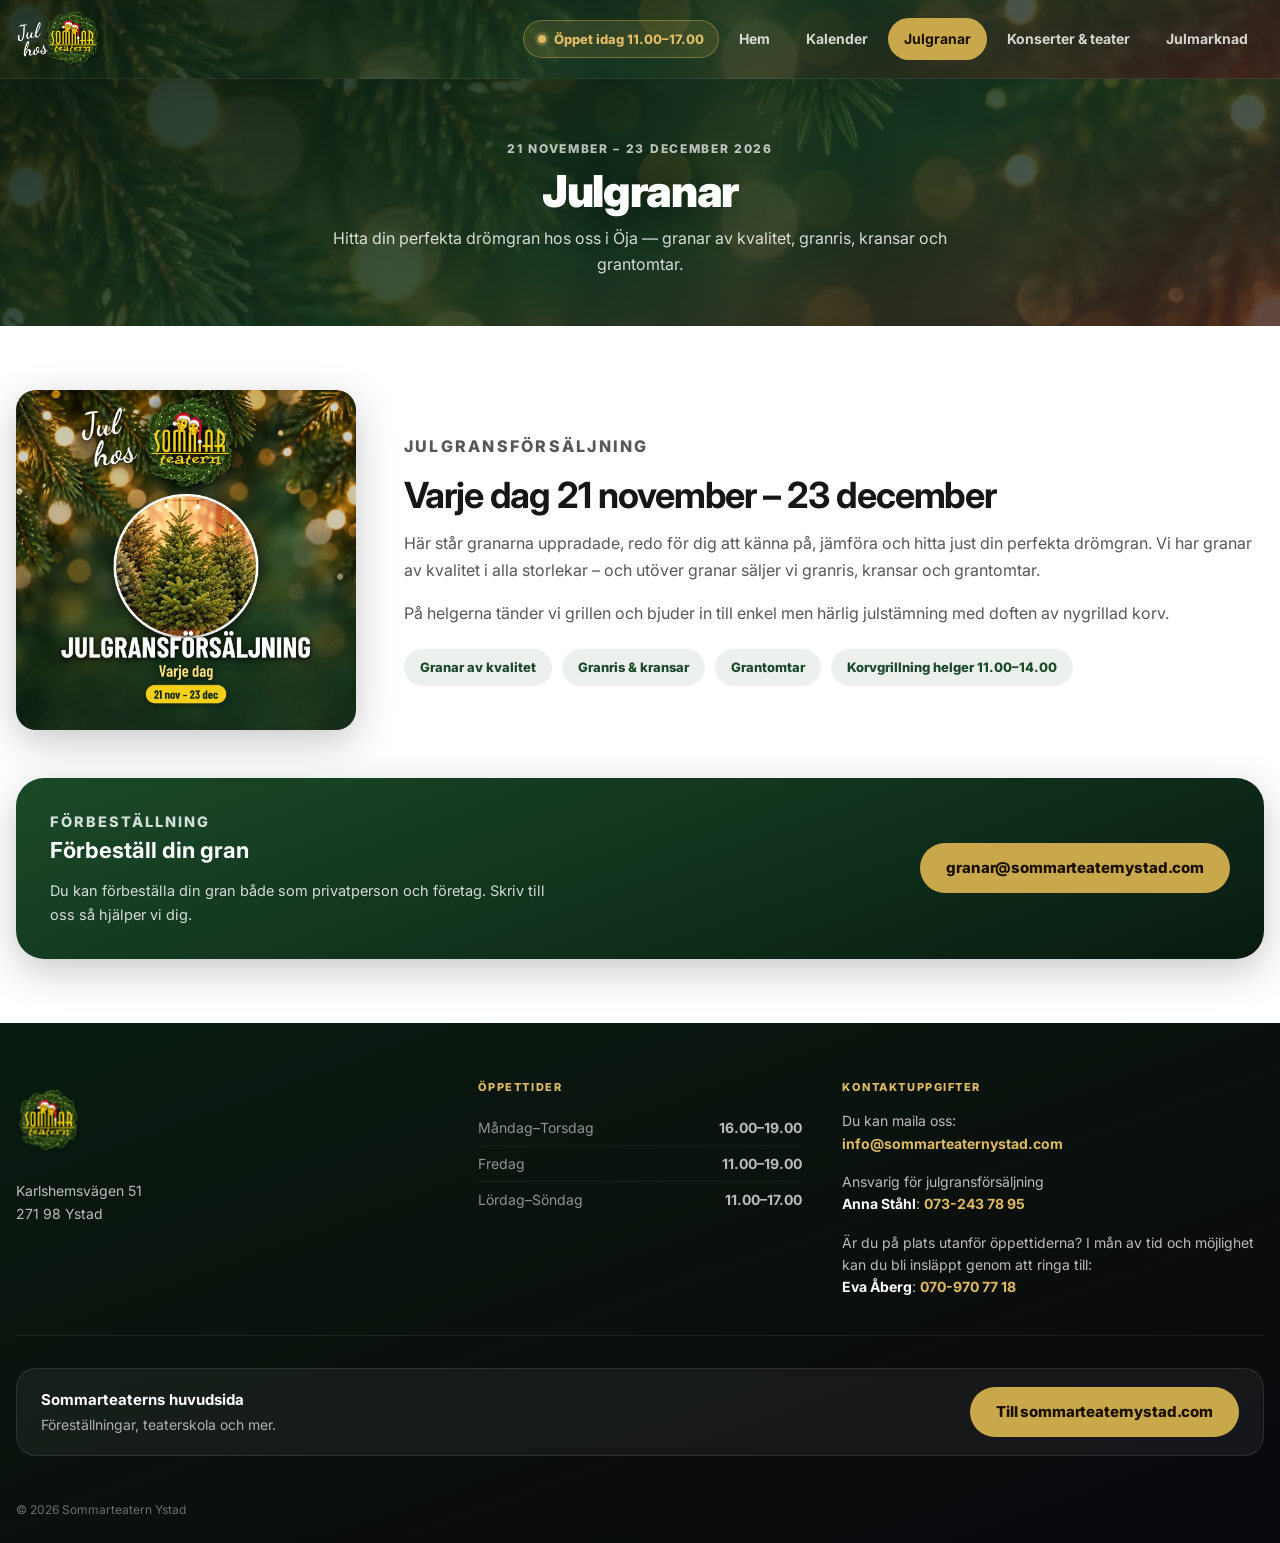
==== commit 5c7faece: "biljetter" ====
--- a/julgranar.html
+++ b/julgranar.html
@@ -10,7 +10,7 @@
   <link href="https://fonts.googleapis.com/css2?family=Inter:ital,opsz,wght@0,14..32,300..900;1,14..32,300..900&display=swap" rel="stylesheet">
   <link rel="icon" type="image/png" href="images/jul-logga.png">
   <link rel="apple-touch-icon" href="images/jul-logga.png">
-  <link rel="stylesheet" href="css/style.css">
+  <link rel="stylesheet" href="css/style.css?v=5">
 </head>
 <body>
 
@@ -121,7 +121,7 @@
   </footer>
 
 
-  <script src="js/schedule.js"></script>
-  <script src="js/site.js"></script>
+  <script src="js/schedule.js?v=5"></script>
+  <script src="js/site.js?v=5"></script>
 </body>
 </html>
--- a/css/style.css
+++ b/css/style.css
@@ -62,7 +62,7 @@
   position: sticky;
   top: 0;
   z-index: 100;
-  background: linear-gradient(160deg, var(--green-deep) 0%, var(--green-mid) 60%, #0a0f0a 100%);
+  background: var(--hero-overlay), var(--hero-img) center 35% / cover no-repeat;
   border-bottom: 1px solid rgba(255,255,255,0.08);
 }
 
@@ -1007,52 +1007,52 @@
 
 .affisch-wrap .btn-row { margin-top: 24px; }
 
-/* Program (konserter & teater, julgranar, julmarknad) */
+/* Program — horisontella brickor: bild till vänster, text till höger */
 .program-grid {
+  display: flex;
+  flex-direction: column;
+  gap: 18px;
+  max-width: 860px;
+  margin: 0 auto;
+}
+
+.program-card {
   display: grid;
-  grid-template-columns: repeat(2, 1fr);
-  gap: 20px;
-}
-
-.program-card {
-  background: #fff;
-  border: 1px solid var(--line);
-  border-radius: var(--radius-lg);
-  overflow: hidden;
-  box-shadow: var(--shadow);
+  grid-template-columns: 200px 1fr;
+  gap: 26px;
+  align-items: center;
+  background: rgba(26,74,40,0.045);
+  border: 1px solid rgba(26,74,40,0.12);
+  border-radius: var(--radius-md);
+  padding: 16px;
+}
+
+.program-card-img {
+  width: 200px;
+  height: 200px;
+  object-fit: cover;
+  border-radius: 14px;
+  display: block;
+}
+
+.program-card-body {
   display: flex;
   flex-direction: column;
-}
-
-.program-card-img {
-  width: 100%;
-  aspect-ratio: 1 / 1;
-  object-fit: cover;
+  gap: 8px;
+  min-width: 0;
+}
+
+.program-card-date {
   display: block;
-}
-
-.program-card-body {
-  padding: 24px 26px 26px;
-  display: flex;
-  flex-direction: column;
-  gap: 10px;
-  flex: 1;
-}
-
-.program-card-date {
-  display: inline-block;
-  align-self: flex-start;
-  background: var(--gold);
-  color: #1a1000;
   font-size: 13px;
   font-weight: 800;
-  padding: 6px 14px;
-  border-radius: 999px;
+  letter-spacing: 0.02em;
+  color: var(--crimson);
 }
 
 .program-card-title {
-  margin: 0;
-  font-size: 22px;
+  margin: 2px 0 0;
+  font-size: 21px;
   font-weight: 900;
   letter-spacing: -0.02em;
   line-height: 1.15;
@@ -1067,8 +1067,7 @@
 }
 
 .program-card-foot {
-  margin-top: auto;
-  padding-top: 8px;
+  margin-top: 10px;
   display: flex;
   align-items: center;
   gap: 12px;
@@ -1084,7 +1083,7 @@
   border-radius: 999px;
 }
 
-.program-card .btn { min-height: 44px; padding: 0 20px; font-size: 14px; }
+.program-card .btn { min-height: 42px; padding: 0 20px; font-size: 14px; }
 
 .program-intro {
   max-width: 680px;
@@ -1095,17 +1094,18 @@
   line-height: 1.7;
 }
 
-/* Julgranar: en bild + text */
+/* Bild + text sida vid sida (julgranar, julmarknad) — mindre bild på desktop */
 .feature-split {
   display: grid;
-  grid-template-columns: 1fr 1fr;
-  gap: 40px;
+  grid-template-columns: 340px 1fr;
+  gap: 48px;
   align-items: center;
 }
 
 .feature-split img {
   width: 100%;
-  border-radius: var(--radius-lg);
+  max-width: 340px;
+  border-radius: var(--radius-md);
   box-shadow: var(--shadow-dark);
   aspect-ratio: 1 / 1;
   object-fit: cover;
@@ -1214,9 +1214,14 @@
   text-underline-offset: 3px;
 }
 
-@media (max-width: 900px) {
-  .program-grid { grid-template-columns: 1fr; }
+@media (max-width: 720px) {
   .feature-split { grid-template-columns: 1fr; gap: 28px; }
+  .feature-split img { max-width: 300px; margin: 0 auto; }
+  .program-card { grid-template-columns: 110px 1fr; gap: 16px; padding: 12px; }
+  .program-card-img { width: 110px; height: 110px; border-radius: 10px; }
+  .program-card-title { font-size: 17px; }
+  .program-card-desc { font-size: 13.5px; }
+  .program-card .btn { min-height: 38px; padding: 0 14px; font-size: 13px; }
 }
 
 /* ══════════════════════════════════════════════
